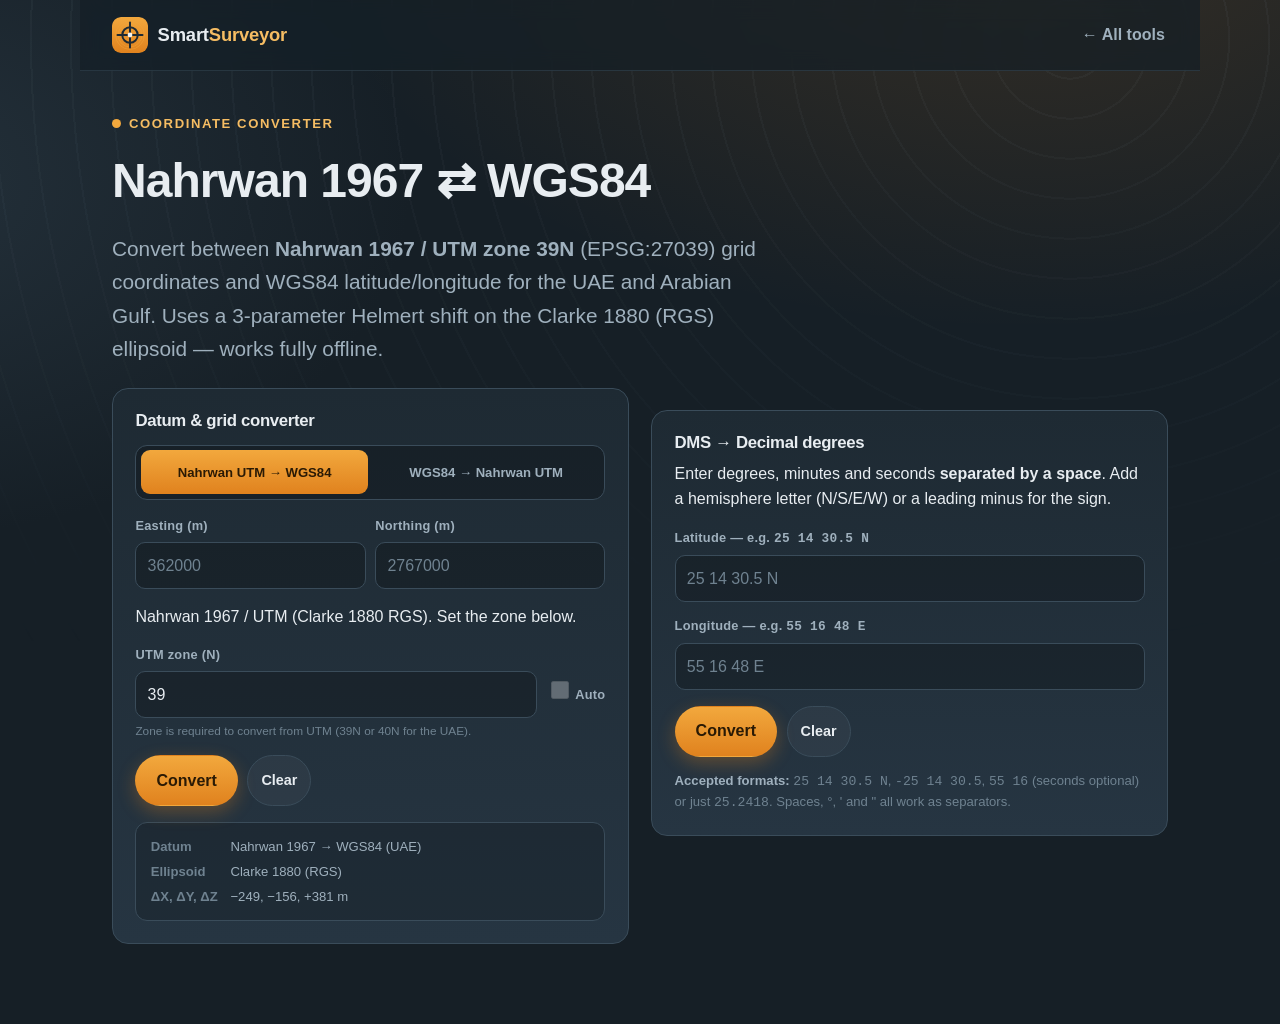
==== tools/coordinate-converter/index.html @ 4854c372 "Add UTM zone selection with auto-detect to coordinate converter The Nahrwan converter was hardwired " ====
<!DOCTYPE html>
<html lang="en">
<head>
  <meta charset="UTF-8" />
  <meta name="viewport" content="width=device-width, initial-scale=1, viewport-fit=cover" />
  <title>Coordinate Converter — SmartSurveyor</title>
  <meta name="description" content="Convert Nahrwan 1967 / UTM zone 39N ⇄ WGS84, plus DMS to decimal degrees — offline." />
  <meta name="theme-color" content="#1E2A33" />
  <meta name="apple-mobile-web-app-capable" content="yes" />
  <meta name="apple-mobile-web-app-status-bar-style" content="black-translucent" />
  <meta name="apple-mobile-web-app-title" content="Coord Converter" />
  <link rel="icon" href="../../assets/icons/icon.svg" type="image/svg+xml" />
  <link rel="apple-touch-icon" href="../../assets/icons/apple-touch-icon.png" />
  <link rel="manifest" href="../../manifest.webmanifest" />
  <link rel="stylesheet" href="../../assets/css/styles.css" />
  <style>
    /* ---- Coordinate Converter: tool-specific UI (uses shared theme tokens) ---- */
    .cc { max-width: var(--maxw); margin: 0 auto; padding: clamp(1.4rem, 4vw, 2.4rem) clamp(1rem, 4vw, 2rem) clamp(3rem, 8vw, 5rem); }
    .cc__grid { display: grid; grid-template-columns: minmax(0, 1fr); gap: clamp(0.9rem, 2vw, 1.4rem); }
    @media (min-width: 880px) { .cc__grid { grid-template-columns: minmax(0, 1fr) minmax(0, 1fr); align-items: start; } }

    .panel {
      background: linear-gradient(180deg, var(--slate-800), var(--slate-700));
      border: 1px solid var(--slate-line);
      border-radius: var(--radius);
      padding: clamp(1rem, 3vw, 1.4rem);
    }
    .panel + .panel { margin-top: clamp(0.9rem, 2vw, 1.4rem); }
    .panel h2 { font-size: 1.05rem; margin: 0 0 0.9rem; display: flex; align-items: center; gap: 0.5rem; flex-wrap: wrap; }
    .panel h2 .hint { font-size: 0.72rem; font-weight: 700; color: var(--text-faint); letter-spacing: 0.04em; text-transform: uppercase; }

    .field { margin-bottom: 0.9rem; }
    .field:last-child { margin-bottom: 0; }
    .field label { display: block; font-size: 0.8rem; font-weight: 700; color: var(--text-dim); margin-bottom: 0.35rem; letter-spacing: 0.02em; }
    .field input[type="number"], .field input[type="text"] {
      width: 100%; font: inherit; color: var(--text);
      background: rgba(0,0,0,0.25); border: 1px solid var(--slate-line);
      border-radius: 10px; padding: 0.6rem 0.7rem; min-height: 44px;
      -webkit-appearance: none; appearance: none;
    }
    .field input::placeholder { color: var(--text-faint); }
    .field input:focus-visible { outline: 3px solid var(--amber-300); outline-offset: 1px; border-color: var(--amber-400); }
    .field-row { display: grid; grid-template-columns: 1fr 1fr; gap: 0.6rem; }
    .field .sub { font-size: 0.74rem; color: var(--text-faint); margin: 0.3rem 0 0; line-height: 1.4; }

    /* segmented direction control */
    .seg { display: grid; grid-template-columns: 1fr 1fr; gap: 0.3rem; background: rgba(0,0,0,0.25); border: 1px solid var(--slate-line); border-radius: 12px; padding: 0.3rem; margin-bottom: 1rem; }
    .seg label { position: relative; }
    .seg input { position: absolute; opacity: 0; pointer-events: none; }
    .seg span { display: flex; align-items: center; justify-content: center; text-align: center; min-height: 44px; padding: 0.4rem 0.6rem; border-radius: 9px; font-size: 0.82rem; font-weight: 700; color: var(--text-dim); cursor: pointer; line-height: 1.2; transition: background 0.15s, color 0.15s; }
    .seg input:checked + span { background: linear-gradient(180deg, var(--amber-400), var(--amber-500)); color: #2a1a05; }
    .seg input:focus-visible + span { outline: 3px solid var(--amber-300); outline-offset: 2px; }

    .toggle { display: inline-flex; align-items: center; gap: 0.45rem; font-weight: 700; font-size: 0.85rem; color: var(--text-dim); cursor: pointer; user-select: none; white-space: nowrap; }
    .toggle input { width: 18px; height: 18px; accent-color: var(--amber-500); }
    .field input:disabled { opacity: 0.45; cursor: not-allowed; }
    .toggle input:disabled { cursor: not-allowed; }

    .actions { display: flex; flex-wrap: wrap; gap: 0.6rem; margin-top: 1rem; }

    /* results */
    .result { display: none; margin-top: 1.1rem; padding-top: 1rem; border-top: 1px solid var(--slate-line); }
    .result.is-shown { display: block; }
    .res-grid { display: grid; gap: 0.55rem; }
    .res-row { display: grid; grid-template-columns: auto 1fr; gap: 0.4rem 0.9rem; align-items: baseline; }
    .res-row dt { color: var(--text-faint); font-size: 0.74rem; font-weight: 700; letter-spacing: 0.05em; text-transform: uppercase; white-space: nowrap; }
    .res-row dd { margin: 0; font-weight: 700; font-variant-numeric: tabular-nums; word-break: break-word; }
    .res-block { background: rgba(0,0,0,0.22); border: 1px solid var(--slate-line); border-radius: 12px; padding: 0.8rem 0.9rem; }
    .res-block + .res-block { margin-top: 0.7rem; }
    .res-block h3 { font-size: 0.78rem; font-weight: 800; letter-spacing: 0.05em; text-transform: uppercase; color: var(--amber-300); margin: 0 0 0.6rem; }

    .btn-copy { background: none; border: none; color: var(--amber-300); font: inherit; font-weight: 700; cursor: pointer; padding: 0; font-size: 0.78rem; }
    .btn-copy:hover { color: var(--amber-400); }

    .note { font-size: 0.82rem; color: var(--text-faint); line-height: 1.5; margin: 0.9rem 0 0; }
    .note strong { color: var(--text-dim); }
    .banner { display: none; border-radius: 10px; padding: 0.7rem 0.9rem; font-size: 0.88rem; margin-top: 1rem; }
    .banner.is-shown { display: block; }
    .banner--warn { background: rgba(242,168,61,0.12); border: 1px solid rgba(242,168,61,0.35); color: var(--amber-300); }
    .banner--err { background: rgba(224,107,107,0.12); border: 1px solid rgba(224,107,107,0.4); color: #f0a3a3; }
    .toast { position: fixed; left: 50%; bottom: calc(1.2rem + var(--safe-bottom)); transform: translateX(-50%) translateY(20px); background: var(--slate-700); border: 1px solid var(--amber-400); color: var(--text); padding: 0.6rem 1rem; border-radius: 999px; font-weight: 700; font-size: 0.9rem; opacity: 0; pointer-events: none; transition: opacity 0.2s, transform 0.2s; z-index: 200; }
    .toast.is-shown { opacity: 1; transform: translateX(-50%) translateY(0); }

    .datum-card { background: rgba(0,0,0,0.18); border: 1px solid var(--slate-line); border-radius: 12px; padding: 0.8rem 0.9rem; margin-top: 1rem; font-size: 0.82rem; color: var(--text-dim); }
    .datum-card dl { display: grid; grid-template-columns: auto 1fr; gap: 0.25rem 0.8rem; margin: 0; }
    .datum-card dt { color: var(--text-faint); font-weight: 700; }
    .datum-card dd { margin: 0; font-variant-numeric: tabular-nums; }
  </style>
</head>
<body>
  <div class="topo" aria-hidden="true"></div>

  <header class="site-header">
    <a class="brand" href="../../" aria-label="Back to SmartSurveyor home">
      <img class="brand__mark" src="../../assets/icons/icon.svg" width="36" height="36" alt="" />
      <span class="brand__name">Smart<strong>Surveyor</strong></span>
    </a>
    <nav class="site-nav" aria-label="Primary">
      <a href="../../#tools">&larr; All tools</a>
    </nav>
  </header>

  <main class="cc">
    <p class="eyebrow"><span class="dot is-offline" aria-hidden="true"></span> Coordinate Converter</p>
    <h1 class="hero__title" style="font-size: clamp(1.8rem, 6vw, 3rem);">Nahrwan 1967 ⇄ WGS84</h1>
    <p class="hero__lede" style="margin-bottom: 1.4rem;">
      Convert between <strong>Nahrwan 1967 / UTM zone 39N</strong> (EPSG:27039) grid
      coordinates and WGS84 latitude/longitude for the UAE and Arabian Gulf. Uses a
      3-parameter Helmert shift on the Clarke 1880 (RGS) ellipsoid — works fully offline.
    </p>

    <div class="cc__grid">
      <!-- ============ Nahrwan ⇄ WGS84 ============ -->
      <section class="panel" aria-labelledby="conv-h">
        <h2 id="conv-h">Datum &amp; grid converter</h2>

        <div class="seg" role="radiogroup" aria-label="Conversion direction">
          <label>
            <input type="radio" name="dir" value="utm2wgs" checked />
            <span>Nahrwan UTM&nbsp;→&nbsp;WGS84</span>
          </label>
          <label>
            <input type="radio" name="dir" value="wgs2utm" />
            <span>WGS84&nbsp;→&nbsp;Nahrwan UTM</span>
          </label>
        </div>

        <!-- UTM inputs -->
        <div id="utm-inputs">
          <div class="field-row">
            <div class="field">
              <label for="easting">Easting (m)</label>
              <input id="easting" type="number" inputmode="decimal" step="any" placeholder="362000" />
            </div>
            <div class="field">
              <label for="northing">Northing (m)</label>
              <input id="northing" type="number" inputmode="decimal" step="any" placeholder="2767000" />
            </div>
          </div>
          <p class="sub">Nahrwan 1967 / UTM (Clarke 1880 RGS). Set the zone below.</p>
        </div>

        <!-- WGS84 inputs -->
        <div id="wgs-inputs" hidden>
          <div class="field-row">
            <div class="field">
              <label for="wlat">Latitude (°)</label>
              <input id="wlat" type="number" inputmode="decimal" step="any" placeholder="25.0000" />
            </div>
            <div class="field">
              <label for="wlon">Longitude (°)</label>
              <input id="wlon" type="number" inputmode="decimal" step="any" placeholder="55.0000" />
            </div>
          </div>
          <p class="sub">Decimal degrees, WGS84. South / West are negative.</p>
        </div>

        <!-- UTM zone (shared by both directions) -->
        <div class="field" style="margin-top: 0.9rem;">
          <label for="zone-num">UTM zone (N)</label>
          <div class="field-row" style="grid-template-columns: 1fr auto; align-items: center;">
            <input id="zone-num" type="number" inputmode="numeric" min="1" max="60" step="1" value="39" />
            <label class="toggle"><input id="zone-auto" type="checkbox" checked /> Auto</label>
          </div>
          <p class="sub" id="zone-sub">Auto-detects the zone (39N or 40N) from the longitude.</p>
        </div>

        <div class="actions">
          <button id="convert-btn" class="btn btn--primary" type="button">Convert</button>
          <button id="clear-btn" class="btn btn--ghost btn--small" type="button">Clear</button>
        </div>

        <div id="conv-banner" class="banner banner--err" role="alert"></div>

        <!-- results -->
        <div id="conv-result" class="result" aria-live="polite">
          <div class="res-block">
            <h3>WGS84</h3>
            <dl class="res-grid">
              <div class="res-row"><dt>Decimal</dt><dd id="r-wgs-dec">—</dd></div>
              <div class="res-row"><dt>DMS</dt><dd id="r-wgs-dms">—</dd></div>
            </dl>
          </div>
          <div class="res-block">
            <h3>Nahrwan 1967</h3>
            <dl class="res-grid">
              <div class="res-row"><dt>UTM 39N</dt><dd id="r-utm">—</dd></div>
              <div class="res-row"><dt>Geographic</dt><dd id="r-nah-dec">—</dd></div>
            </dl>
          </div>
          <div class="actions">
            <a id="maps-btn" class="btn btn--primary btn--small" href="#" target="_blank" rel="noopener">Open in Google Maps</a>
            <button id="share-btn" class="btn btn--ghost btn--small" type="button">Share location</button>
            <button id="copy-btn" class="btn btn--ghost btn--small" type="button">Copy WGS84</button>
          </div>
        </div>

        <div class="datum-card">
          <dl>
            <dt>Datum</dt><dd>Nahrwan 1967 → WGS84 (UAE)</dd>
            <dt>Ellipsoid</dt><dd>Clarke 1880 (RGS)</dd>
            <dt>ΔX, ΔY, ΔZ</dt><dd>−249, −156, +381 m</dd>
          </dl>
        </div>
      </section>

      <!-- ============ DMS → Decimal ============ -->
      <section class="panel" aria-labelledby="dms-h">
        <h2 id="dms-h">DMS → Decimal degrees</h2>
        <p class="sub" style="margin-top:-0.4rem; margin-bottom:1rem;">
          Enter degrees, minutes and seconds <strong>separated by a space</strong>.
          Add a hemisphere letter (N/S/E/W) or a leading minus for the sign.
        </p>

        <div class="field">
          <label for="dms-lat">Latitude — e.g. <code>25 14 30.5 N</code></label>
          <input id="dms-lat" type="text" inputmode="text" autocomplete="off" placeholder="25 14 30.5 N" />
        </div>
        <div class="field">
          <label for="dms-lon">Longitude — e.g. <code>55 16 48 E</code></label>
          <input id="dms-lon" type="text" inputmode="text" autocomplete="off" placeholder="55 16 48 E" />
        </div>

        <div class="actions">
          <button id="dms-btn" class="btn btn--primary" type="button">Convert</button>
          <button id="dms-clear" class="btn btn--ghost btn--small" type="button">Clear</button>
        </div>

        <div id="dms-banner" class="banner banner--err" role="alert"></div>

        <div id="dms-result" class="result" aria-live="polite">
          <div class="res-block">
            <h3>Decimal degrees</h3>
            <dl class="res-grid">
              <div class="res-row"><dt>Latitude</dt><dd id="r-dms-lat">—</dd></div>
              <div class="res-row"><dt>Longitude</dt><dd id="r-dms-lon">—</dd></div>
            </dl>
          </div>
          <div class="actions">
            <a id="dms-maps-btn" class="btn btn--primary btn--small" href="#" target="_blank" rel="noopener">Open in Google Maps</a>
            <button id="dms-copy" class="btn btn--ghost btn--small" type="button">Copy</button>
          </div>
        </div>

        <p class="note">
          <strong>Accepted formats:</strong> <code>25 14 30.5 N</code>, <code>-25 14 30.5</code>,
          <code>55 16</code> (seconds optional) or just <code>25.2418</code>. Spaces, °, ' and " all work as separators.
        </p>
      </section>
    </div>
  </main>

  <div id="toast" class="toast" role="status" aria-live="polite"></div>

  <script>
    // Keep each tool offline-capable: register the shared SW from the root scope.
    if ("serviceWorker" in navigator) {
      navigator.serviceWorker.register("../../sw.js").catch(function () {});
    }
  </script>
  <script src="coordinate-converter.js"></script>
</body>
</html>
---- assets/css/styles.css ----
/* ==========================================================================
   SmartSurveyor — field / industrial theme
   Amber + slate · topographic contours · offline-first PWA landing page
   ========================================================================== */

:root {
  --slate-900: #161f26;
  --slate-800: #1e2a33;
  --slate-700: #263542;
  --slate-600: #324350;
  --slate-line: #3a4c5a;
  --amber-500: #e0821e;
  --amber-400: #f2a83d;
  --amber-300: #f6bd63;
  --cream: #f7f3ea;
  --text: #e8edf1;
  --text-dim: #9fb0bd;
  --text-faint: #6f8290;
  --ok: #57c98a;

  --radius: 16px;
  --radius-lg: 24px;
  --maxw: 1120px;
  --ease: cubic-bezier(0.22, 0.61, 0.36, 1);

  /* iOS safe-area insets (fall back to 0 on non-notch devices) */
  --safe-top: env(safe-area-inset-top, 0px);
  --safe-right: env(safe-area-inset-right, 0px);
  --safe-bottom: env(safe-area-inset-bottom, 0px);
  --safe-left: env(safe-area-inset-left, 0px);
}

/* ----- reset ----- */
*,
*::before,
*::after { box-sizing: border-box; }

/* The `hidden` attribute must always win, even over component display rules
   like `.btn { display: inline-flex }`. */
[hidden] { display: none !important; }

html {
  -webkit-text-size-adjust: 100%; /* stop iOS bumping font size in landscape */
  text-size-adjust: 100%;
  scroll-behavior: smooth;
}

body {
  margin: 0;
  font-family: -apple-system, BlinkMacSystemFont, "Segoe UI", Roboto, Helvetica,
    Arial, sans-serif;
  color: var(--text);
  background: var(--slate-900);
  line-height: 1.6;
  min-height: 100vh;
  min-height: 100dvh; /* dynamic viewport — avoids iOS URL-bar jump */
  overflow-x: hidden;
  -webkit-font-smoothing: antialiased;
  text-rendering: optimizeLegibility;
  /* pad the whole app for the notch / home indicator */
  padding: env(safe-area-inset-top) env(safe-area-inset-right)
    env(safe-area-inset-bottom) env(safe-area-inset-left);
}

@media (prefers-reduced-motion: reduce) {
  html { scroll-behavior: auto; }
  *, *::before, *::after {
    animation-duration: 0.001ms !important;
    transition-duration: 0.001ms !important;
  }
}

h1, h2, h3 { line-height: 1.15; margin: 0 0 0.4em; letter-spacing: -0.02em; }
p { margin: 0 0 1em; }
a { color: var(--amber-300); text-decoration: none; }

img, svg { display: block; max-width: 100%; height: auto; }

/* ----- topographic backdrop ----- */
.topo {
  position: fixed;
  inset: 0;
  z-index: -1;
  background:
    radial-gradient(1200px 700px at 80% -10%, rgba(224, 130, 30, 0.16), transparent 60%),
    radial-gradient(900px 600px at -10% 20%, rgba(50, 67, 80, 0.5), transparent 60%),
    var(--slate-900);
}
.topo::before {
  content: "";
  position: absolute;
  inset: -10%;
  background-image:
    repeating-radial-gradient(
      circle at 78% 12%,
      transparent 0 38px,
      rgba(159, 176, 189, 0.06) 38px 40px
    );
  -webkit-mask-image: linear-gradient(to bottom, #000 0%, transparent 70%);
  mask-image: linear-gradient(to bottom, #000 0%, transparent 70%);
  pointer-events: none;
}

/* ----- shared layout ----- */
.site-header,
.hero__inner,
.tools,
.about,
.site-footer { width: 100%; }

.site-header { max-width: var(--maxw); }

/* ----- accessibility skip link ----- */
.skip-link {
  position: absolute;
  left: -9999px;
  top: 0;
  background: var(--amber-500);
  color: var(--slate-900);
  padding: 0.6em 1em;
  border-radius: 0 0 var(--radius) 0;
  font-weight: 700;
  z-index: 100;
}
.skip-link:focus { left: 0; }

/* ----- buttons ----- */
.btn {
  --pad-y: 0.72em;
  --pad-x: 1.25em;
  display: inline-flex;
  align-items: center;
  justify-content: center;
  gap: 0.55em;
  padding: var(--pad-y) var(--pad-x);
  border-radius: 999px;
  border: 1px solid transparent;
  font: inherit;
  font-weight: 700;
  cursor: pointer;
  min-height: 44px; /* iOS minimum touch target */
  transition: transform 0.15s var(--ease), background 0.2s, border-color 0.2s,
    box-shadow 0.2s;
  -webkit-tap-highlight-color: transparent;
  touch-action: manipulation; /* kill the 300ms tap delay */
  user-select: none;
}
.btn:active { transform: scale(0.97); }
.btn--primary {
  background: linear-gradient(180deg, var(--amber-400), var(--amber-500));
  color: #2a1a05;
  box-shadow: 0 6px 18px rgba(224, 130, 30, 0.32);
}
.btn--primary:hover { box-shadow: 0 8px 24px rgba(224, 130, 30, 0.45); }
.btn--ghost {
  background: rgba(255, 255, 255, 0.04);
  border-color: var(--slate-line);
  color: var(--text);
}
.btn--ghost:hover { border-color: var(--amber-400); color: var(--amber-300); }
.btn--small { --pad-y: 0.45em; --pad-x: 0.9em; min-height: 36px; font-size: 0.9rem; }

.btn:focus-visible,
a:focus-visible {
  outline: 3px solid var(--amber-300);
  outline-offset: 2px;
}

/* ======================= HEADER ======================= */
.site-header {
  margin: 0 auto;
  padding: 1rem clamp(1rem, 4vw, 2rem);
  display: flex;
  align-items: center;
  justify-content: space-between;
  gap: 1rem;
  position: sticky;
  top: 0;
  z-index: 50;
  background: rgba(22, 31, 38, 0.72);
  backdrop-filter: saturate(140%) blur(10px);
  -webkit-backdrop-filter: saturate(140%) blur(10px);
  border-bottom: 1px solid rgba(58, 76, 90, 0.5);
}
.brand { display: inline-flex; align-items: center; gap: 0.6rem; color: var(--text); }
.brand__mark { border-radius: 9px; }
.brand__name { font-size: 1.15rem; font-weight: 600; letter-spacing: -0.01em; }
.brand__name strong { color: var(--amber-300); font-weight: 800; }
.site-nav { display: flex; align-items: center; flex-wrap: wrap; justify-content: flex-end; gap: clamp(0.5rem, 2vw, 1.4rem); }
.site-nav a {
  color: var(--text-dim);
  font-weight: 600;
  padding: 0.4rem 0.2rem;
}
.site-nav a:hover { color: var(--text); }

/* ======================= HERO ======================= */
.hero {
  max-width: var(--maxw);
  margin: 0 auto;
  padding: clamp(2.5rem, 8vw, 6rem) clamp(1rem, 4vw, 2rem) clamp(2rem, 6vw, 4rem);
}
.hero__inner { max-width: 760px; }
.eyebrow {
  display: inline-flex;
  align-items: center;
  gap: 0.5rem;
  font-size: 0.82rem;
  font-weight: 700;
  letter-spacing: 0.12em;
  text-transform: uppercase;
  color: var(--amber-300);
  margin-bottom: 1.2rem;
}
.dot {
  width: 9px; height: 9px;
  border-radius: 50%;
  background: var(--ok);
  box-shadow: 0 0 0 0 rgba(87, 201, 138, 0.6);
  animation: pulse 2.4s infinite;
}
.dot.is-offline { background: var(--amber-400); animation: none; }
@keyframes pulse {
  0% { box-shadow: 0 0 0 0 rgba(87, 201, 138, 0.5); }
  70% { box-shadow: 0 0 0 10px rgba(87, 201, 138, 0); }
  100% { box-shadow: 0 0 0 0 rgba(87, 201, 138, 0); }
}
.hero__title {
  font-size: clamp(2.1rem, 7vw, 4rem);
  font-weight: 800;
  margin-bottom: 0.5em;
}
.hero__title .accent {
  background: linear-gradient(120deg, var(--amber-300), var(--amber-500));
  -webkit-background-clip: text;
  background-clip: text;
  color: transparent;
}
.hero__lede {
  font-size: clamp(1.05rem, 2.4vw, 1.3rem);
  color: var(--text-dim);
  max-width: 56ch;
}
.hero__actions {
  display: flex;
  flex-wrap: wrap;
  gap: 0.8rem;
  margin: 1.8rem 0 1.6rem;
}
.hero__badges {
  list-style: none;
  display: flex;
  flex-wrap: wrap;
  gap: 0.6rem 1.4rem;
  padding: 0;
  margin: 0;
  color: var(--text-faint);
  font-size: 0.95rem;
  font-weight: 600;
}

/* ======================= TOOLS ======================= */
.tools {
  max-width: var(--maxw);
  margin: 0 auto;
  padding: clamp(2rem, 6vw, 4rem) clamp(1rem, 4vw, 2rem);
}
.section-head { margin-bottom: 1.8rem; }
.section-head h2 { font-size: clamp(1.6rem, 4vw, 2.4rem); }
.section-head p { color: var(--text-dim); margin: 0; }

.tool-grid {
  display: grid;
  grid-template-columns: repeat(auto-fill, minmax(min(100%, 280px), 1fr));
  gap: clamp(0.9rem, 2vw, 1.4rem);
}

.tool-card {
  position: relative;
  display: flex;
  flex-direction: column;
  gap: 0.75rem;
  padding: 1.4rem;
  border-radius: var(--radius);
  background: linear-gradient(180deg, var(--slate-800), var(--slate-700));
  border: 1px solid var(--slate-line);
  color: var(--text);
  overflow: hidden;
  transition: transform 0.2s var(--ease), border-color 0.2s, box-shadow 0.2s;
  isolation: isolate;
}
.tool-card::before {
  content: "";
  position: absolute;
  inset: 0;
  z-index: -1;
  background: radial-gradient(
    140px 140px at 100% 0%,
    rgba(242, 168, 61, 0.14),
    transparent 70%
  );
  opacity: 0;
  transition: opacity 0.25s;
}
.tool-card:hover,
.tool-card:focus-within {
  transform: translateY(-4px);
  border-color: var(--amber-400);
  box-shadow: 0 14px 34px rgba(0, 0, 0, 0.4);
}
.tool-card:hover::before,
.tool-card:focus-within::before { opacity: 1; }

.tool-card__icon {
  width: 48px; height: 48px;
  display: grid;
  place-items: center;
  border-radius: 12px;
  background: rgba(242, 168, 61, 0.14);
  border: 1px solid rgba(242, 168, 61, 0.3);
  color: var(--amber-300);
  flex: none;
}
.tool-card__icon svg { width: 26px; height: 26px; }

.tool-card__title {
  display: flex;
  align-items: center;
  gap: 0.6rem;
  flex-wrap: wrap;
  font-size: 1.2rem;
  margin: 0;
}
.tool-card__tagline {
  font-size: 0.82rem;
  font-weight: 700;
  letter-spacing: 0.04em;
  color: var(--amber-300);
  text-transform: uppercase;
  margin: 0;
}
.tool-card__desc { color: var(--text-dim); font-size: 0.96rem; margin: 0; flex: 1; }

.tool-card__footer {
  display: flex;
  align-items: center;
  justify-content: space-between;
  margin-top: 0.4rem;
}
.tool-card__tags { display: flex; gap: 0.4rem; flex-wrap: wrap; }
.tag {
  font-size: 0.72rem;
  font-weight: 700;
  letter-spacing: 0.03em;
  color: var(--text-faint);
  background: rgba(255, 255, 255, 0.04);
  border: 1px solid var(--slate-line);
  padding: 0.18em 0.6em;
  border-radius: 999px;
}
.tool-card__go {
  font-weight: 800;
  color: var(--amber-300);
  display: inline-flex;
  align-items: center;
  gap: 0.3rem;
  transition: gap 0.2s;
}
.tool-card:hover .tool-card__go { gap: 0.55rem; }

/* stretched link makes the whole card tappable while staying accessible */
.tool-card__link::after {
  content: "";
  position: absolute;
  inset: 0;
}
.tool-card__link { position: static; outline: none; }

/* status pill */
.status {
  font-size: 0.68rem;
  font-weight: 800;
  letter-spacing: 0.06em;
  text-transform: uppercase;
  padding: 0.15em 0.55em;
  border-radius: 999px;
}
.status--soon { background: rgba(242, 168, 61, 0.16); color: var(--amber-300); }
.status--ready { background: rgba(87, 201, 138, 0.16); color: var(--ok); }

.tool-card.is-soon { opacity: 0.92; }
.tool-card.is-soon:hover { transform: none; }

/* ======================= ABOUT ======================= */
.about {
  max-width: var(--maxw);
  margin: 0 auto;
  padding: clamp(2rem, 6vw, 4rem) clamp(1rem, 4vw, 2rem) clamp(3rem, 8vw, 5rem);
}
.about__card {
  display: grid;
  grid-template-columns: 200px 1fr;
  gap: clamp(1.2rem, 4vw, 2.6rem);
  align-items: center;
  padding: clamp(1.4rem, 4vw, 2.6rem);
  border-radius: var(--radius-lg);
  background:
    radial-gradient(600px 200px at 0% 0%, rgba(224, 130, 30, 0.1), transparent 60%),
    linear-gradient(180deg, var(--slate-800), var(--slate-700));
  border: 1px solid var(--slate-line);
}
.about__media { display: flex; justify-content: center; }
.about__avatar {
  width: clamp(120px, 30vw, 180px);
  height: clamp(120px, 30vw, 180px); /* explicit square; beats the height attr */
  border-radius: 20px;
  object-fit: cover;
  object-position: center;
  background: var(--slate-600);
  border: 1px solid var(--slate-line);
  box-shadow: 0 10px 26px rgba(0, 0, 0, 0.35);
}
.about__role { color: var(--amber-300); font-weight: 700; margin-top: -0.4em; }
.about__bio { color: var(--text-dim); max-width: 60ch; }
.about__links { display: flex; flex-wrap: wrap; gap: 0.7rem; margin-top: 0.4rem; }

/* ======================= FOOTER ======================= */
.site-footer {
  max-width: var(--maxw);
  margin: 0 auto;
  padding: 2rem clamp(1rem, 4vw, 2rem) calc(2rem + var(--safe-bottom));
  border-top: 1px solid rgba(58, 76, 90, 0.5);
  color: var(--text-dim);
  text-align: center;
}
.site-footer p { margin: 0.2em 0; }
.muted { color: var(--text-faint); font-size: 0.9rem; }

/* ======================= RESPONSIVE ======================= */
@media (max-width: 640px) {
  .about__card { grid-template-columns: 1fr; text-align: center; }
  .about__links { justify-content: center; }
  /* Stack the brand over a full-width, centered nav so menu items stay visible */
  .site-header { flex-direction: column; gap: 0.6rem; align-items: stretch; }
  .brand { justify-content: center; }
  .site-nav { justify-content: center; gap: 0.4rem 1rem; }
  .site-nav a { padding: 0.4rem 0.5rem; }
}

/* entrance animation */
@media (prefers-reduced-motion: no-preference) {
  .hero__inner > *,
  .tool-card { animation: rise 0.6s var(--ease) both; }
  .tool-card:nth-child(2) { animation-delay: 0.06s; }
  .tool-card:nth-child(3) { animation-delay: 0.12s; }
  .tool-card:nth-child(4) { animation-delay: 0.18s; }
  @keyframes rise {
    from { opacity: 0; transform: translateY(16px); }
    to { opacity: 1; transform: translateY(0); }
  }
}
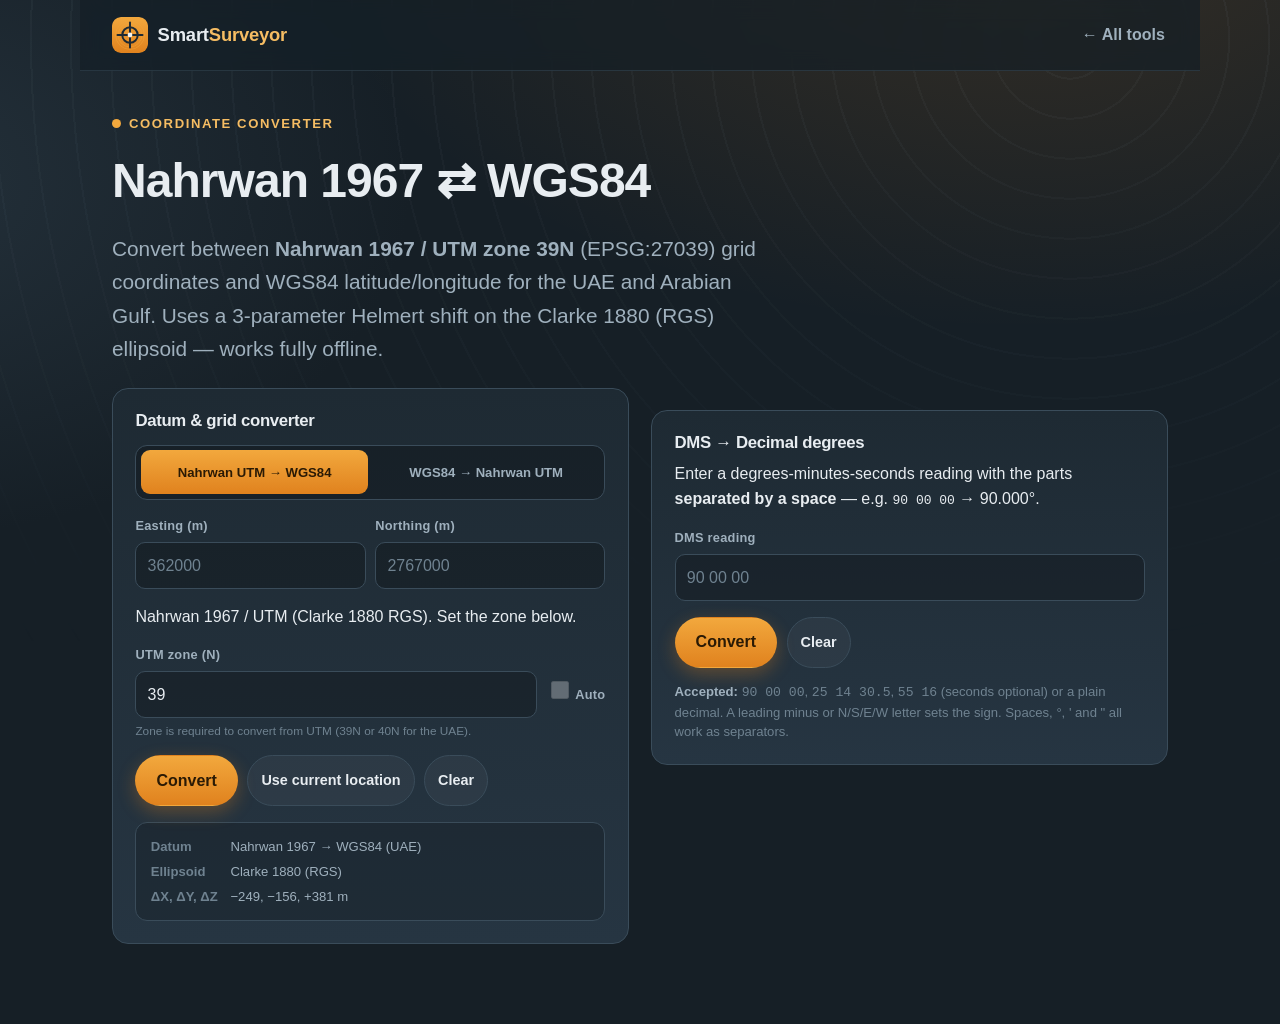
==== commit e3f2ae96: "Add GPS location button and simplify DMS converter - Add "Use current location" button: reads the de" ====
--- a/tools/coordinate-converter/index.html
+++ b/tools/coordinate-converter/index.html
@@ -167,6 +167,9 @@
 
         <div class="actions">
           <button id="convert-btn" class="btn btn--primary" type="button">Convert</button>
+          <button id="loc-btn" class="btn btn--ghost btn--small" type="button">
+            <span id="loc-btn-label">Use current location</span>
+          </button>
           <button id="clear-btn" class="btn btn--ghost btn--small" type="button">Clear</button>
         </div>
 
@@ -208,17 +211,13 @@
       <section class="panel" aria-labelledby="dms-h">
         <h2 id="dms-h">DMS → Decimal degrees</h2>
         <p class="sub" style="margin-top:-0.4rem; margin-bottom:1rem;">
-          Enter degrees, minutes and seconds <strong>separated by a space</strong>.
-          Add a hemisphere letter (N/S/E/W) or a leading minus for the sign.
+          Enter a degrees-minutes-seconds reading with the parts
+          <strong>separated by a space</strong> — e.g. <code>90 00 00</code> → 90.000°.
         </p>
 
         <div class="field">
-          <label for="dms-lat">Latitude — e.g. <code>25 14 30.5 N</code></label>
-          <input id="dms-lat" type="text" inputmode="text" autocomplete="off" placeholder="25 14 30.5 N" />
-        </div>
-        <div class="field">
-          <label for="dms-lon">Longitude — e.g. <code>55 16 48 E</code></label>
-          <input id="dms-lon" type="text" inputmode="text" autocomplete="off" placeholder="55 16 48 E" />
+          <label for="dms-in">DMS reading</label>
+          <input id="dms-in" type="text" inputmode="text" autocomplete="off" placeholder="90 00 00" />
         </div>
 
         <div class="actions">
@@ -232,19 +231,18 @@
           <div class="res-block">
             <h3>Decimal degrees</h3>
             <dl class="res-grid">
-              <div class="res-row"><dt>Latitude</dt><dd id="r-dms-lat">—</dd></div>
-              <div class="res-row"><dt>Longitude</dt><dd id="r-dms-lon">—</dd></div>
+              <div class="res-row"><dt>Result</dt><dd id="r-dms">—</dd></div>
             </dl>
           </div>
           <div class="actions">
-            <a id="dms-maps-btn" class="btn btn--primary btn--small" href="#" target="_blank" rel="noopener">Open in Google Maps</a>
             <button id="dms-copy" class="btn btn--ghost btn--small" type="button">Copy</button>
           </div>
         </div>
 
         <p class="note">
-          <strong>Accepted formats:</strong> <code>25 14 30.5 N</code>, <code>-25 14 30.5</code>,
-          <code>55 16</code> (seconds optional) or just <code>25.2418</code>. Spaces, °, ' and " all work as separators.
+          <strong>Accepted:</strong> <code>90 00 00</code>, <code>25 14 30.5</code>,
+          <code>55 16</code> (seconds optional) or a plain decimal. A leading
+          minus or N/S/E/W letter sets the sign. Spaces, °, ' and " all work as separators.
         </p>
       </section>
     </div>
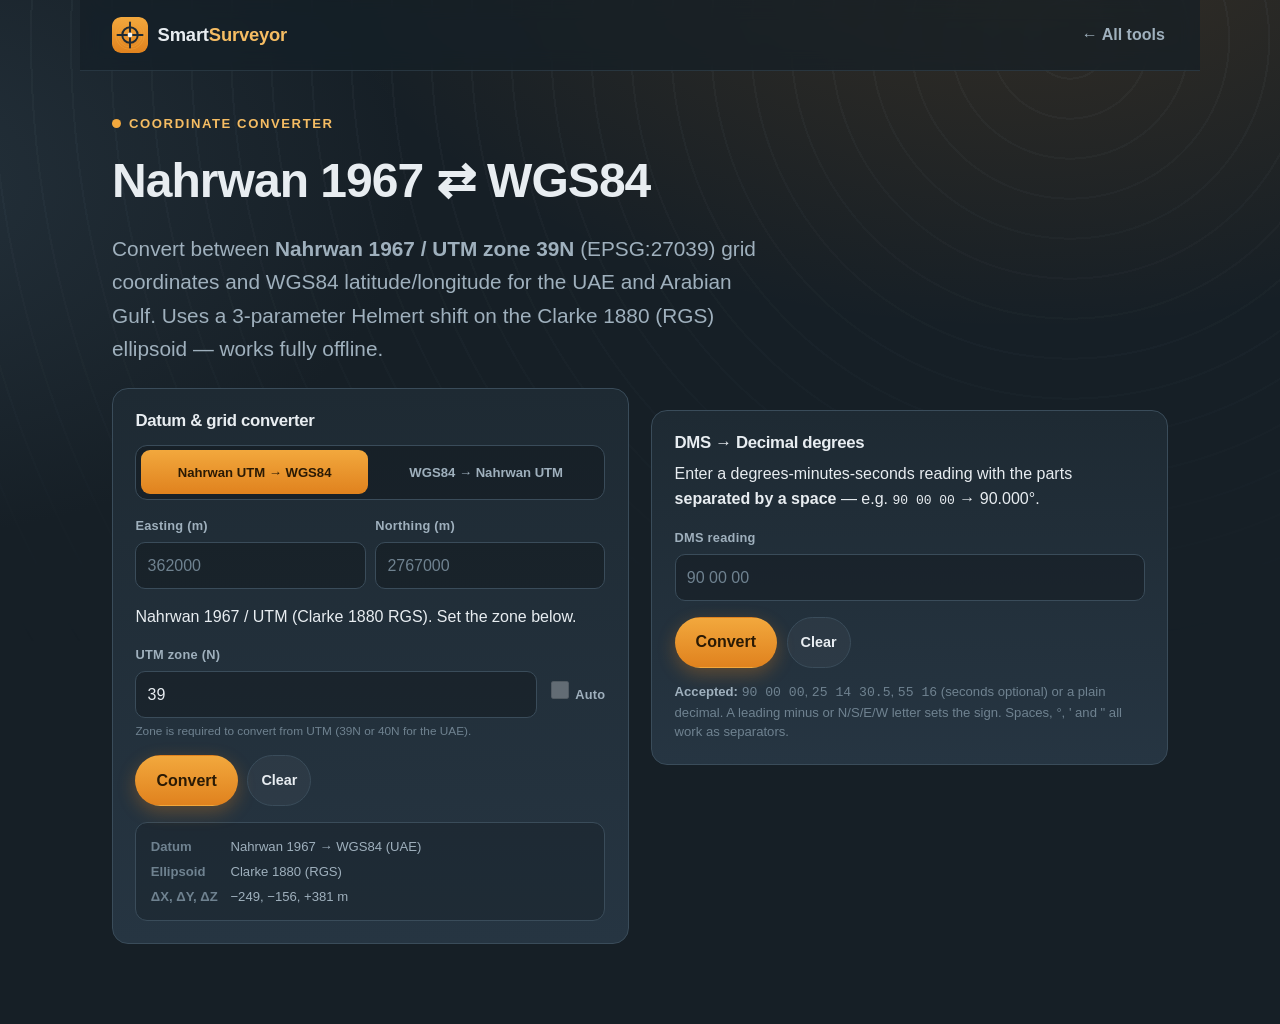
==== commit 289ca41a: "Move location button above lat/lon fields; fix DMS stale-cache bug - Move "Use current location" int" ====
--- a/tools/coordinate-converter/index.html
+++ b/tools/coordinate-converter/index.html
@@ -142,6 +142,11 @@
 
         <!-- WGS84 inputs -->
         <div id="wgs-inputs" hidden>
+          <div class="field" style="margin-bottom: 0.6rem;">
+            <button id="loc-btn" class="btn btn--ghost btn--small" type="button" style="width:100%;">
+              <span id="loc-btn-label">Use current location</span>
+            </button>
+          </div>
           <div class="field-row">
             <div class="field">
               <label for="wlat">Latitude (°)</label>
@@ -167,9 +172,6 @@
 
         <div class="actions">
           <button id="convert-btn" class="btn btn--primary" type="button">Convert</button>
-          <button id="loc-btn" class="btn btn--ghost btn--small" type="button">
-            <span id="loc-btn-label">Use current location</span>
-          </button>
           <button id="clear-btn" class="btn btn--ghost btn--small" type="button">Clear</button>
         </div>
 
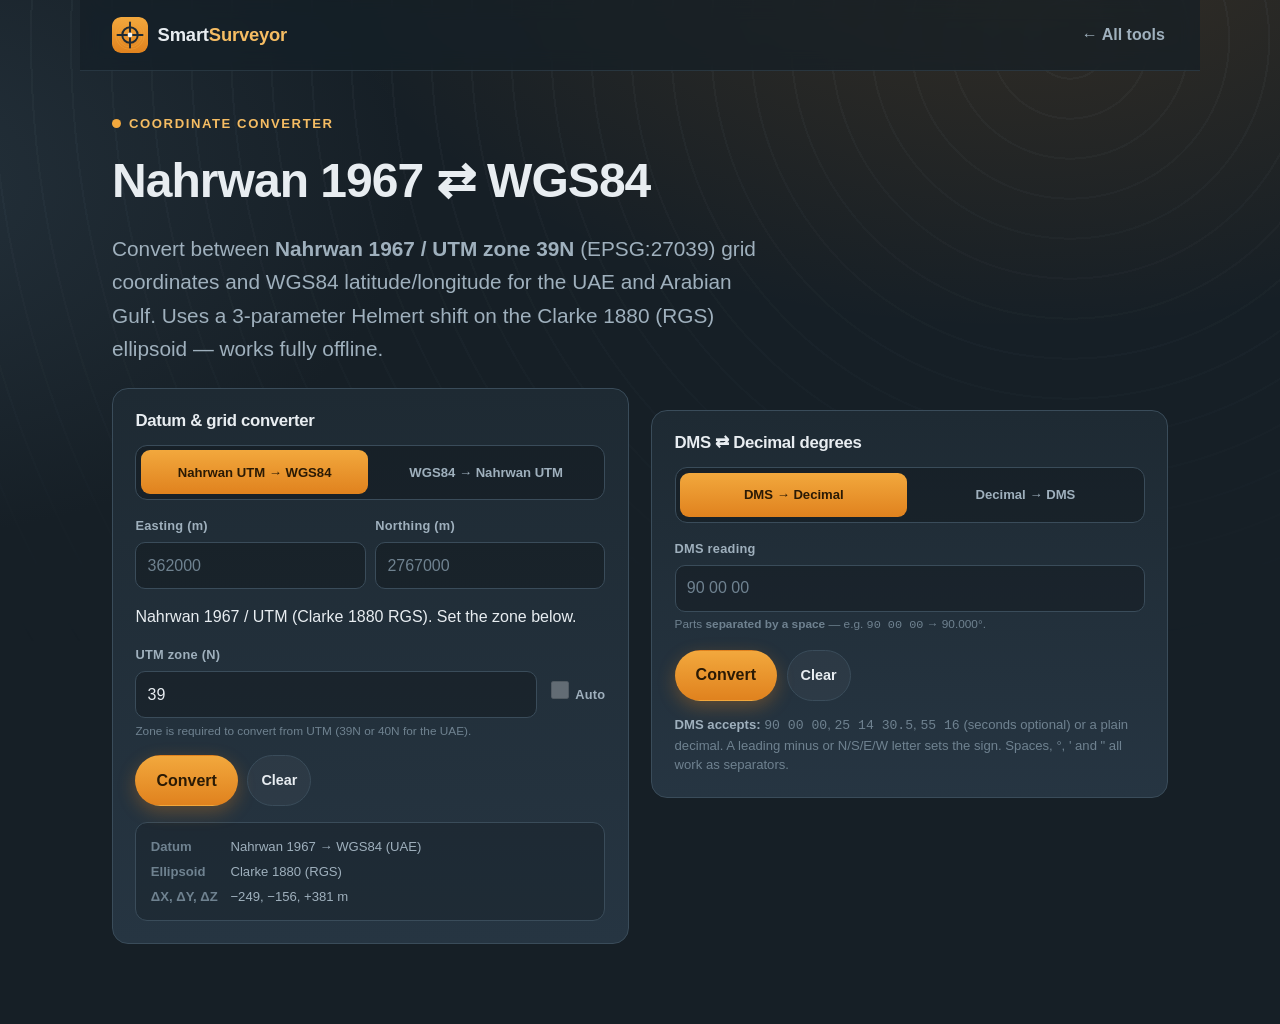
==== commit 1c1ab561: "Make DMS converter bidirectional (DMS ⇄ Decimal) - Add a direction toggle to the DMS panel: DMS → De" ====
--- a/tools/coordinate-converter/index.html
+++ b/tools/coordinate-converter/index.html
@@ -209,17 +209,33 @@
         </div>
       </section>
 
-      <!-- ============ DMS → Decimal ============ -->
+      <!-- ============ DMS ⇄ Decimal ============ -->
       <section class="panel" aria-labelledby="dms-h">
-        <h2 id="dms-h">DMS → Decimal degrees</h2>
-        <p class="sub" style="margin-top:-0.4rem; margin-bottom:1rem;">
-          Enter a degrees-minutes-seconds reading with the parts
-          <strong>separated by a space</strong> — e.g. <code>90 00 00</code> → 90.000°.
-        </p>
-
-        <div class="field">
+        <h2 id="dms-h">DMS ⇄ Decimal degrees</h2>
+
+        <div class="seg" role="radiogroup" aria-label="DMS conversion direction">
+          <label>
+            <input type="radio" name="dmsdir" value="dms2dec" checked />
+            <span>DMS&nbsp;→&nbsp;Decimal</span>
+          </label>
+          <label>
+            <input type="radio" name="dmsdir" value="dec2dms" />
+            <span>Decimal&nbsp;→&nbsp;DMS</span>
+          </label>
+        </div>
+
+        <!-- DMS input -->
+        <div id="dms-in-group" class="field">
           <label for="dms-in">DMS reading</label>
           <input id="dms-in" type="text" inputmode="text" autocomplete="off" placeholder="90 00 00" />
+          <p class="sub">Parts <strong>separated by a space</strong> — e.g. <code>90 00 00</code> → 90.000°.</p>
+        </div>
+
+        <!-- Decimal input -->
+        <div id="dec-in-group" class="field" hidden>
+          <label for="dec-in">Decimal degrees</label>
+          <input id="dec-in" type="number" inputmode="decimal" step="any" placeholder="90.5" />
+          <p class="sub">e.g. <code>90.5</code> → 90° 30' 00.000".</p>
         </div>
 
         <div class="actions">
@@ -231,7 +247,7 @@
 
         <div id="dms-result" class="result" aria-live="polite">
           <div class="res-block">
-            <h3>Decimal degrees</h3>
+            <h3 id="dms-res-title">Decimal degrees</h3>
             <dl class="res-grid">
               <div class="res-row"><dt>Result</dt><dd id="r-dms">—</dd></div>
             </dl>
@@ -242,9 +258,9 @@
         </div>
 
         <p class="note">
-          <strong>Accepted:</strong> <code>90 00 00</code>, <code>25 14 30.5</code>,
-          <code>55 16</code> (seconds optional) or a plain decimal. A leading
-          minus or N/S/E/W letter sets the sign. Spaces, °, ' and " all work as separators.
+          <strong>DMS accepts:</strong> <code>90 00 00</code>, <code>25 14 30.5</code>,
+          <code>55 16</code> (seconds optional) or a plain decimal. A leading minus
+          or N/S/E/W letter sets the sign. Spaces, °, ' and " all work as separators.
         </p>
       </section>
     </div>
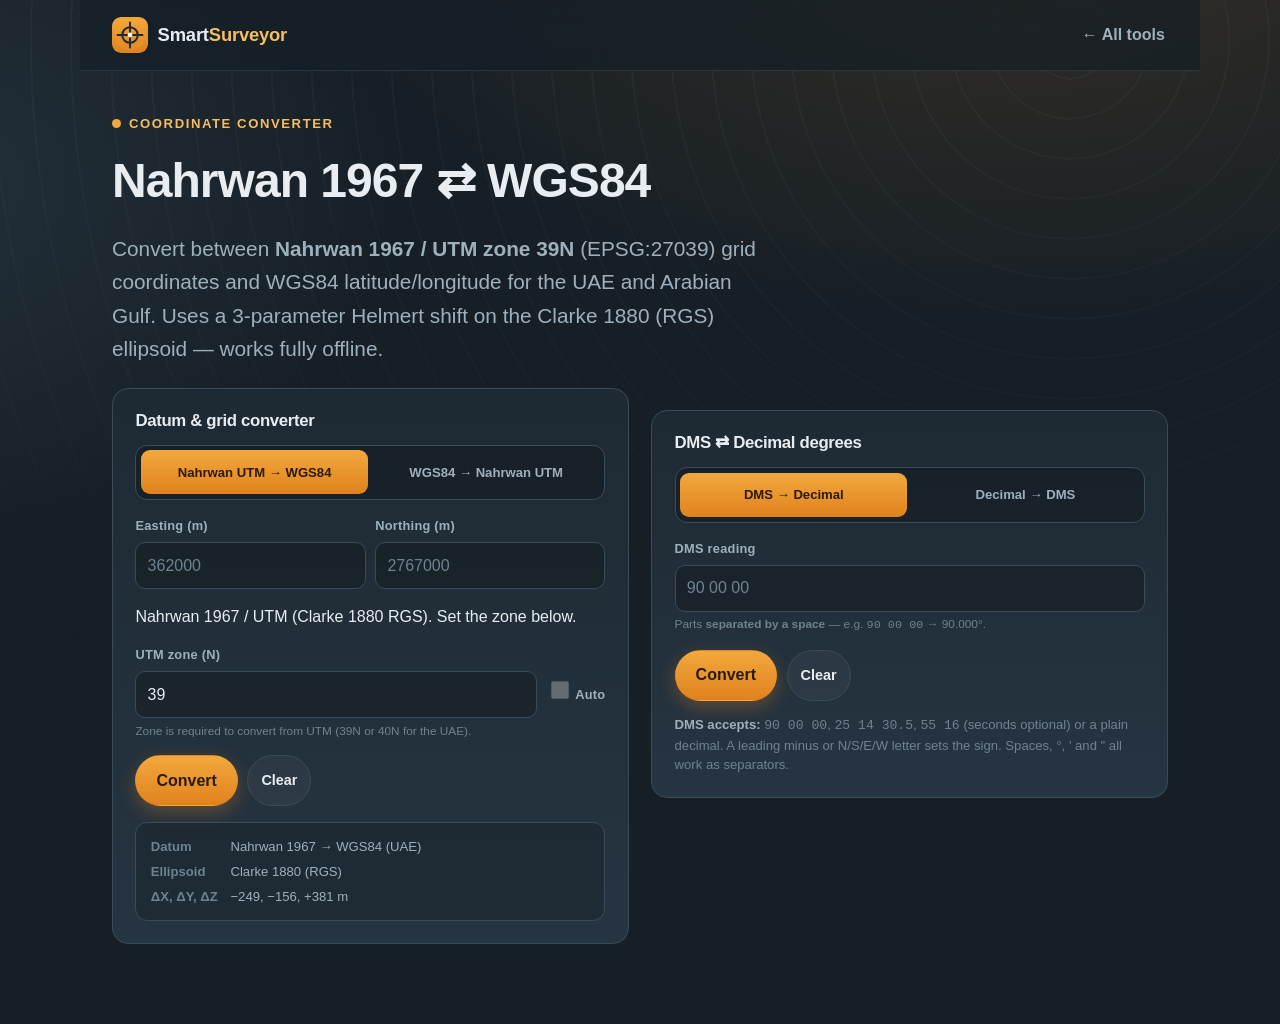
==== commit 1a02b920: "Remove duplicate Copy WGS84 button (same as Share location)" ====
--- a/tools/coordinate-converter/index.html
+++ b/tools/coordinate-converter/index.html
@@ -196,7 +196,6 @@
           <div class="actions">
             <a id="maps-btn" class="btn btn--primary btn--small" href="#" target="_blank" rel="noopener">Open in Google Maps</a>
             <button id="share-btn" class="btn btn--ghost btn--small" type="button">Share location</button>
-            <button id="copy-btn" class="btn btn--ghost btn--small" type="button">Copy WGS84</button>
           </div>
         </div>
 
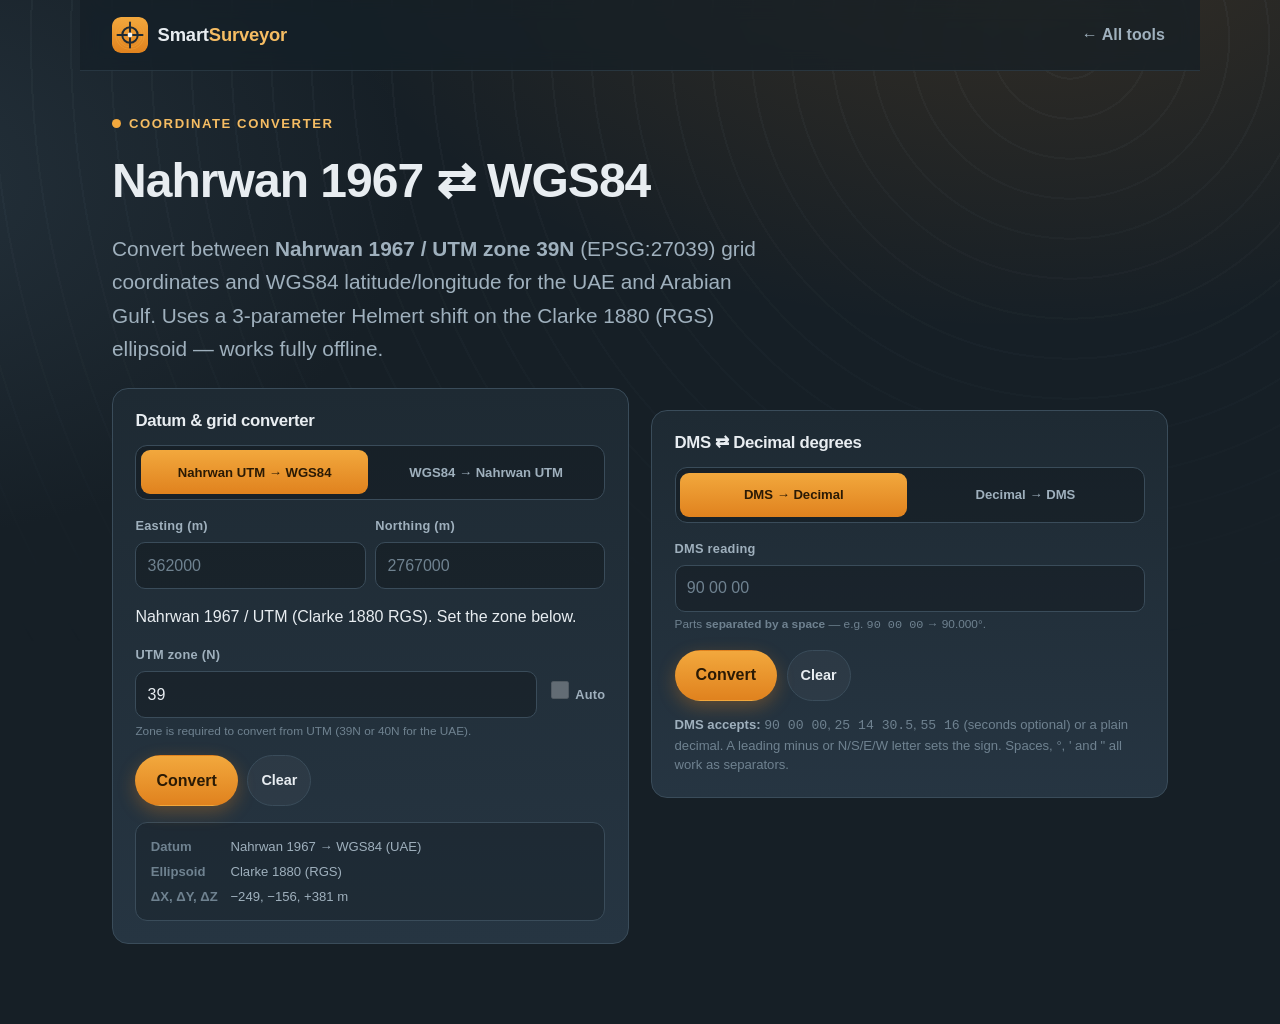
==== commit aa7725c4: "Fix hardcoded 'UTM 39N' label in result — zone is already shown in the value" ====
--- a/tools/coordinate-converter/index.html
+++ b/tools/coordinate-converter/index.html
@@ -189,7 +189,7 @@
           <div class="res-block">
             <h3>Nahrwan 1967</h3>
             <dl class="res-grid">
-              <div class="res-row"><dt>UTM 39N</dt><dd id="r-utm">—</dd></div>
+              <div class="res-row"><dt>UTM</dt><dd id="r-utm">—</dd></div>
               <div class="res-row"><dt>Geographic</dt><dd id="r-nah-dec">—</dd></div>
             </dl>
           </div>
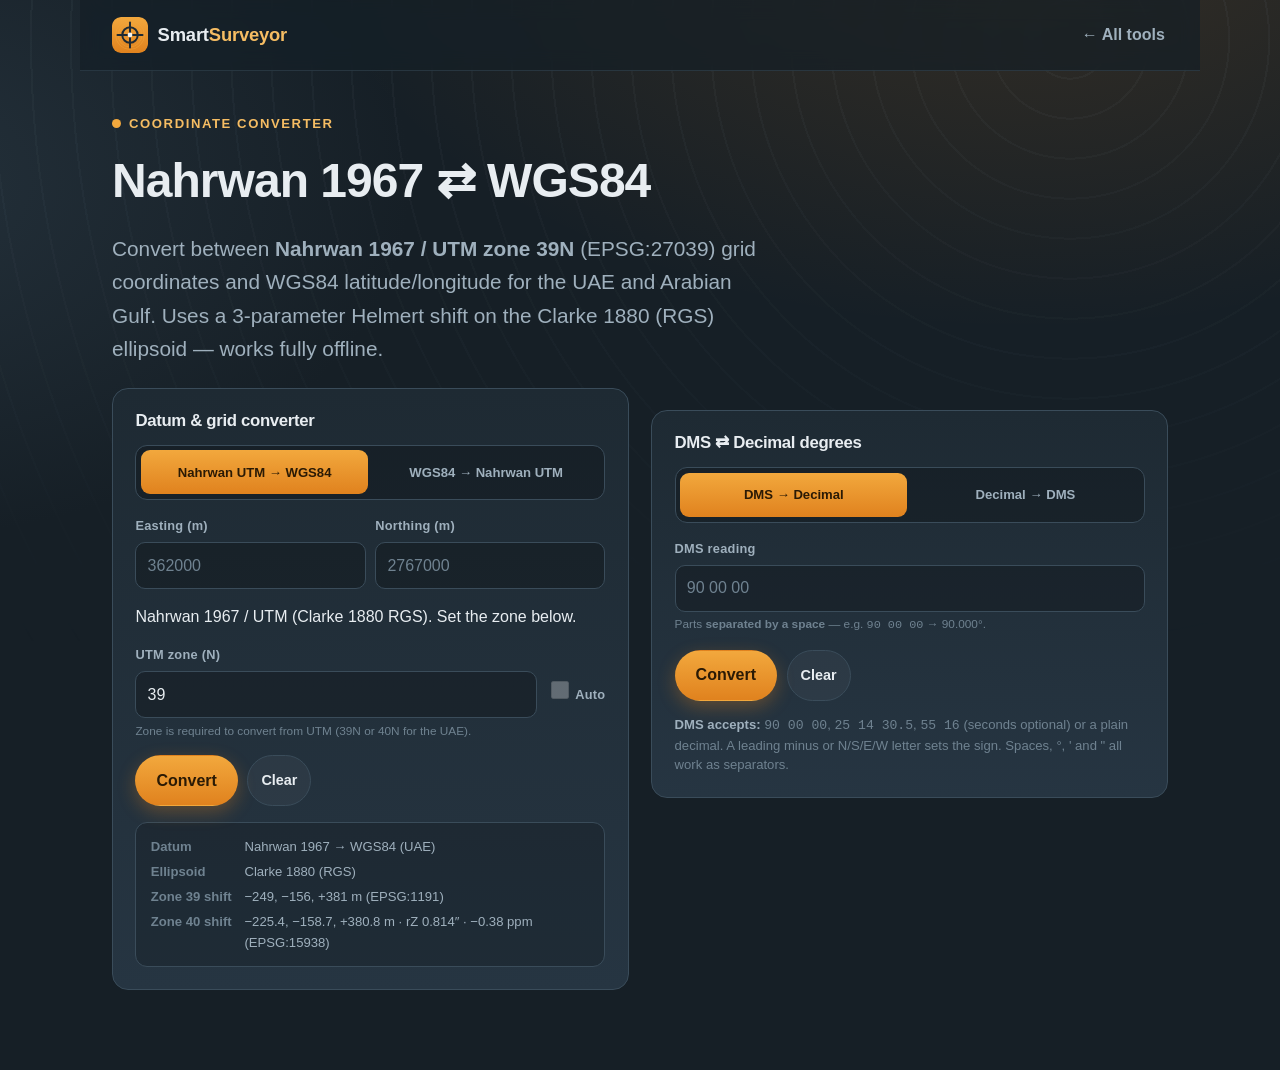
==== commit f4377bcf: "Clarify Nahrwan lat/lon label and update datum card with zone-specific shifts" ====
--- a/tools/coordinate-converter/index.html
+++ b/tools/coordinate-converter/index.html
@@ -190,7 +190,7 @@
             <h3>Nahrwan 1967</h3>
             <dl class="res-grid">
               <div class="res-row"><dt>UTM</dt><dd id="r-utm">—</dd></div>
-              <div class="res-row"><dt>Geographic</dt><dd id="r-nah-dec">—</dd></div>
+              <div class="res-row"><dt>Nahrwan lat/lon</dt><dd id="r-nah-dec">—</dd></div>
             </dl>
           </div>
           <div class="actions">
@@ -203,7 +203,8 @@
           <dl>
             <dt>Datum</dt><dd>Nahrwan 1967 → WGS84 (UAE)</dd>
             <dt>Ellipsoid</dt><dd>Clarke 1880 (RGS)</dd>
-            <dt>ΔX, ΔY, ΔZ</dt><dd>−249, −156, +381 m</dd>
+            <dt>Zone 39 shift</dt><dd>−249, −156, +381 m (EPSG:1191)</dd>
+            <dt>Zone 40 shift</dt><dd>−225.4, −158.7, +380.8 m · rZ 0.814″ · −0.38 ppm (EPSG:15938)</dd>
           </dl>
         </div>
       </section>
